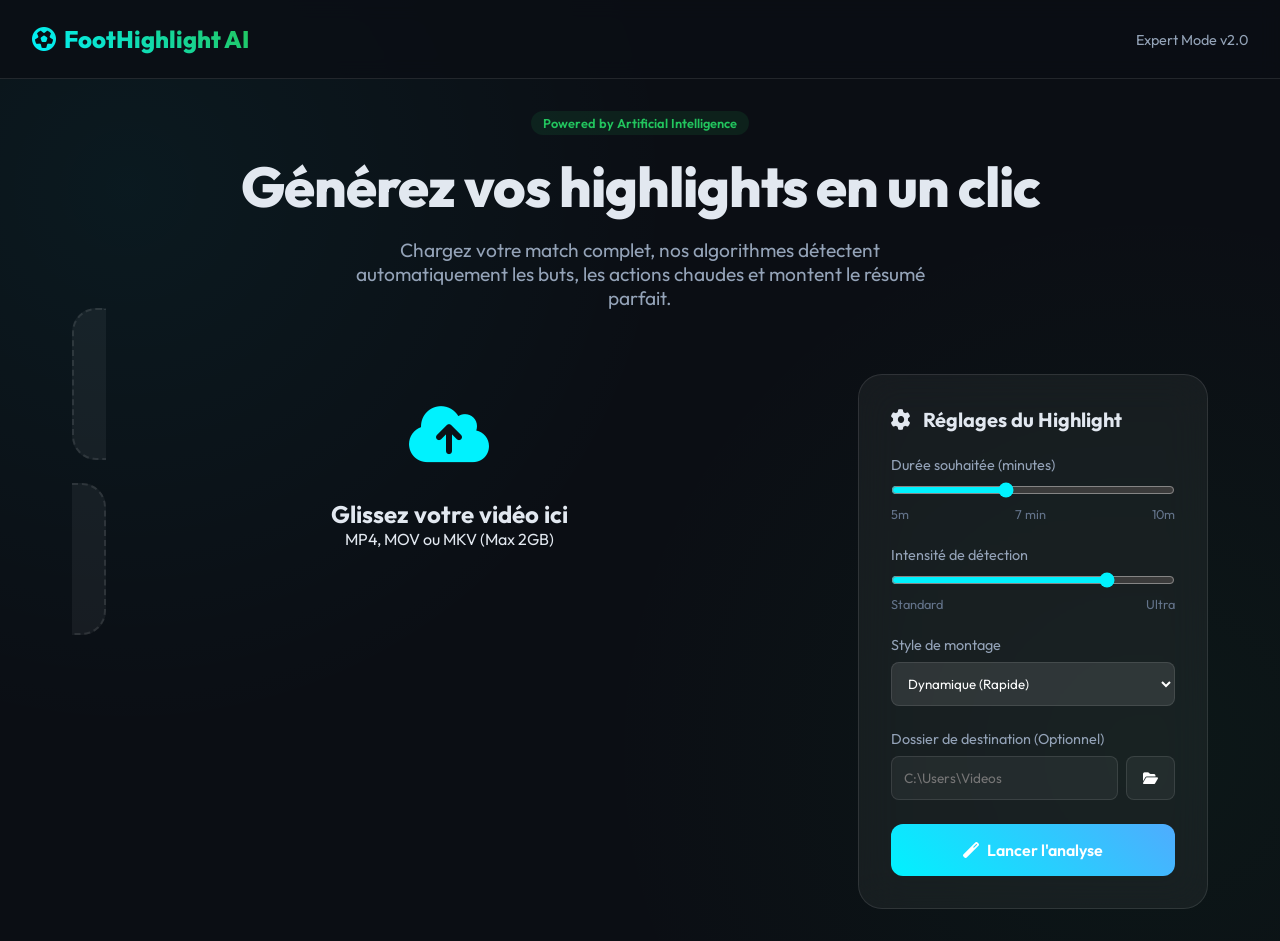
==== templates/index.html @ aad47fcf "Init highlight v1 (exclude uploads)" ====
<!DOCTYPE html>
<html lang="fr">

<head>
    <meta charset="UTF-8">
    <meta name="viewport" content="width=device-width, initial-scale=1.0">
    <title>FootHighlight AI - Pro Edition</title>
    <link href="https://fonts.googleapis.com/css2?family=Outfit:wght@300;400;600;800&display=swap" rel="stylesheet">
    <link rel="stylesheet" href="https://cdnjs.cloudflare.com/ajax/libs/font-awesome/6.4.0/css/all.min.css">
    <style>
        :root {
            --primary: #00f2fe;
            --secondary: #4facfe;
            --accent: #22c55e;
            --bg: #0b0e14;
            --card-bg: rgba(255, 255, 255, 0.05);
            --text: #e2e8f0;
            --glass-border: rgba(255, 255, 255, 0.1);
        }

        * {
            margin: 0;
            padding: 0;
            box-sizing: border-box;
            font-family: 'Outfit', sans-serif;
        }

        body {
            background: var(--bg);
            color: var(--text);
            min-height: 100vh;
            overflow-x: hidden;
            background-image:
                radial-gradient(circle at 10% 20%, rgba(0, 242, 254, 0.05) 0%, transparent 40%),
                radial-gradient(circle at 90% 80%, rgba(34, 197, 94, 0.05) 0%, transparent 40%);
        }

        .navbar {
            padding: 1.5rem 2rem;
            display: flex;
            justify-content: space-between;
            align-items: center;
            background: rgba(11, 14, 20, 0.8);
            backdrop-filter: blur(10px);
            position: sticky;
            top: 0;
            z-index: 100;
            border-bottom: 1px solid var(--glass-border);
        }

        .logo {
            font-size: 1.5rem;
            font-weight: 800;
            background: linear-gradient(45deg, var(--primary), var(--accent));
            -webkit-background-clip: text;
            background-clip: text;
            -webkit-text-fill-color: transparent;
            display: flex;
            align-items: center;
            gap: 0.5rem;
        }

        .container {
            max-width: 1200px;
            margin: 0 auto;
            padding: 2rem;
        }

        .hero {
            text-align: center;
            margin-bottom: 4rem;
        }

        .hero h1 {
            font-size: 3.5rem;
            margin-bottom: 1rem;
            font-weight: 800;
            letter-spacing: -1px;
        }

        .hero p {
            color: #94a3b8;
            font-size: 1.2rem;
            max-width: 600px;
            margin: 0 auto;
        }

        .main-grid {
            display: grid;
            grid-template-columns: 1fr 350px;
            gap: 2rem;
        }

        .upload-section {
            background: var(--card-bg);
            border: 2px dashed var(--glass-border);
            border-radius: 24px;
            padding: 4rem 2rem;
            text-align: center;
            transition: all 0.3s ease;
            position: relative;
            cursor: pointer;
            overflow: hidden;
        }

        .upload-section:hover {
            border-color: var(--primary);
            background: rgba(255, 255, 255, 0.08);
            transform: translateY(-5px);
        }

        .upload-icon {
            font-size: 4rem;
            color: var(--primary);
            margin-bottom: 1.5rem;
            display: block;
        }

        #file-selected-info {
            display: none;
            flex-direction: column;
            align-items: center;
            gap: 1rem;
        }

        #file-selected-info i {
            font-size: 3rem;
            color: var(--accent);
        }

        .settings-card {
            background: var(--card-bg);
            backdrop-filter: blur(20px);
            border-radius: 24px;
            padding: 2rem;
            border: 1px solid var(--glass-border);
            height: fit-content;
        }

        .settings-card h3 {
            margin-bottom: 1.5rem;
            font-size: 1.25rem;
            display: flex;
            align-items: center;
            gap: 0.75rem;
        }

        .input-group {
            margin-bottom: 1.5rem;
        }

        .input-group label {
            display: block;
            margin-bottom: 0.5rem;
            font-size: 0.9rem;
            color: #94a3b8;
        }

        input[type="range"] {
            width: 100%;
            accent-color: var(--primary);
        }

        .range-labels {
            display: flex;
            justify-content: space-between;
            font-size: 0.8rem;
            color: #64748b;
            margin-top: 0.25rem;
        }

        .btn-process {
            width: 100%;
            padding: 1rem;
            border-radius: 12px;
            border: none;
            background: linear-gradient(45deg, var(--primary), var(--secondary));
            color: white;
            font-weight: 600;
            font-size: 1rem;
            cursor: pointer;
            transition: all 0.3s ease;
            display: flex;
            align-items: center;
            justify-content: center;
            gap: 0.5rem;
            margin-top: 1rem;
        }

        .btn-process:hover {
            box-shadow: 0 0 20px rgba(0, 242, 254, 0.4);
            transform: scale(1.02);
        }

        .processing-area {
            display: none;
            margin-top: 3rem;
        }

        .progress-container {
            background: var(--card-bg);
            border-radius: 16px;
            padding: 2rem;
            border: 1px solid var(--glass-border);
            margin-bottom: 2rem;
        }

        .progress-header {
            display: flex;
            justify-content: space-between;
            margin-bottom: 1rem;
        }

        .progress-bar-wrapper {
            height: 8px;
            background: rgba(255, 255, 255, 0.1);
            border-radius: 4px;
            overflow: hidden;
        }

        .progress-bar-fill {
            height: 100%;
            width: 0%;
            background: linear-gradient(90deg, var(--primary), var(--accent));
            box-shadow: 0 0 10px var(--primary);
            transition: width 0.5s ease;
        }

        .steps {
            display: flex;
            justify-content: space-between;
            margin-top: 2rem;
        }

        .step {
            display: flex;
            flex-direction: column;
            align-items: center;
            gap: 0.5rem;
            font-size: 0.8rem;
            color: #64748b;
        }

        .step.active {
            color: var(--primary);
        }

        .step.completed {
            color: var(--accent);
        }

        .step i {
            font-size: 1.2rem;
        }

        .preview-window {
            background: #000;
            border-radius: 24px;
            aspect-ratio: 16/9;
            margin-top: 2rem;
            position: relative;
            overflow: hidden;
            border: 1px solid var(--glass-border);
            display: flex;
            align-items: center;
            justify-content: center;
        }

        .preview-placeholder {
            text-align: center;
            color: #64748b;
        }

        .sequences-grid {
            display: grid;
            grid-template-columns: repeat(auto-fill, minmax(150px, 1fr));
            gap: 1rem;
            margin-top: 2rem;
        }

        .sequence-thumb {
            aspect-ratio: 16/9;
            background: var(--card-bg);
            border-radius: 8px;
            border: 1px solid var(--glass-border);
            position: relative;
            cursor: pointer;
            overflow: hidden;
        }

        .sequence-thumb img {
            width: 100%;
            height: 100%;
            object-fit: cover;
        }

        .sequence-time {
            position: absolute;
            bottom: 5px;
            right: 5px;
            background: rgba(0, 0, 0, 0.7);
            padding: 2px 6px;
            font-size: 0.7rem;
            border-radius: 4px;
        }

        .status-badge {
            display: inline-block;
            padding: 4px 12px;
            border-radius: 20px;
            background: rgba(34, 197, 94, 0.1);
            color: var(--accent);
            font-size: 0.8rem;
            font-weight: 600;
            margin-bottom: 1rem;
        }

        #file-input {
            display: none;
        }

        /* Animations */
        @keyframes pulse {
            0% {
                opacity: 1;
            }

            50% {
                opacity: 0.5;
            }

            100% {
                opacity: 1;
            }
        }

        .analyzing-indicator {
            animation: pulse 1.5s infinite;
        }
    </style>
</head>

<body>
    <nav class="navbar">
        <div class="logo">
            <i class="fas fa-futbol"></i>
            FootHighlight AI
        </div>
        <div class="user-profile">
            <span style="color: #94a3b8; font-size: 0.9rem;">Expert Mode v2.0</span>
        </div>
    </nav>

    <div class="container">
        <div class="hero">
            <span class="status-badge">Powered by Artificial Intelligence</span>
            <h1>Générez vos highlights en un clic</h1>
            <p>Chargez votre match complet, nos algorithmes détectent automatiquement les buts, les actions chaudes et
                montent le résumé parfait.</p>
        </div>

        <div class="main-grid">
            <div class="left-col">
                <label for="file-input" class="upload-section" id="drop-zone">
                    <div id="upload-prompt">
                        <div class="upload-icon">
                            <i class="fas fa-cloud-upload-alt"></i>
                        </div>
                        <h2>Glissez votre vidéo ici</h2>
                        <p>MP4, MOV ou MKV (Max 2GB)</p>
                    </div>
                    <div id="file-selected-info">
                        <i class="fas fa-file-video"></i>
                        <h3 id="selected-filename">Nom du fichier</h3>
                        <p style="color: var(--accent); font-size: 0.8rem;">Vidéo prête pour l'analyse</p>
                    </div>
                    <input type="file" id="file-input" accept="video/*">
                </label>

                <div class="processing-area" id="processing-area">
                    <div class="progress-container">
                        <div class="progress-header">
                            <span id="current-task">Analyse du match en cours...</span>
                            <span id="progress-percent">0%</span>
                        </div>
                        <div class="progress-bar-wrapper">
                            <div class="progress-bar-fill" id="progress-fill"></div>
                        </div>
                        <div class="steps">
                            <div class="step active" id="step-1">
                                <i class="fas fa-wave-square"></i>
                                <span>Audio</span>
                            </div>
                            <div class="step" id="step-2">
                                <i class="fas fa-eye"></i>
                                <span>Vision</span>
                            </div>
                            <div class="step" id="step-3">
                                <i class="fas fa-cut"></i>
                                <span>Montage</span>
                            </div>
                            <div class="step" id="step-4">
                                <i class="fas fa-check-circle"></i>
                                <span>Terminé</span>
                            </div>
                        </div>
                    </div>

                    <h3>Aperçu des séquences sélectionnées</h3>
                    <div class="preview-window">
                        <div class="preview-placeholder">
                            <i class="fas fa-play-circle fa-3x mb-3"></i>
                            <p>Le rendu apparaîtra ici</p>
                        </div>
                    </div>

                    <div class="sequences-grid" id="sequences-grid">
                        <!-- Thumbs will be added here -->
                    </div>
                </div>
            </div>

            <div class="right-col">
                <div class="settings-card">
                    <h3><i class="fas fa-cog"></i> Réglages du Highlight</h3>

                    <div class="input-group">
                        <label>Durée souhaitée (minutes)</label>
                        <input type="range" id="duration-slider" min="5" max="10" value="7">
                        <div class="range-labels">
                            <span>5m</span>
                            <span id="duration-val">7 min</span>
                            <span>10m</span>
                        </div>
                    </div>

                    <div class="input-group">
                        <label>Intensité de détection</label>
                        <input type="range" id="sensitivity-slider" min="1" max="10" value="8">
                        <div class="range-labels">
                            <span>Standard</span>
                            <span>Ultra</span>
                        </div>
                    </div>

                    <div class="input-group">
                        <label>Style de montage</label>
                        <select
                            style="width: 100%; background: rgba(255,255,255,0.1); border: 1px solid var(--glass-border); padding: 0.75rem; border-radius: 8px; color: white;">
                            <option>Dynamique (Rapide)</option>
                            <option>Cinématique (Ralentis)</option>
                            <option>Brut (Sans musique)</option>
                        </select>
                    </div>

                    <div class="input-group">
                        <label>Dossier de destination (Optionnel)</label>
                        <div style="display: flex; gap: 0.5rem;">
                            <input type="text" id="dest-path" placeholder="C:\Users\Videos"
                                style="flex: 1; background: rgba(255,255,255,0.05); border: 1px solid var(--glass-border); padding: 0.75rem; border-radius: 8px; color: white; font-size: 0.85rem;">
                            <button type="button" onclick="browseFolder()"
                                style="background: var(--card-bg); border: 1px solid var(--glass-border); color: white; padding: 0 1rem; border-radius: 8px; cursor: pointer;">
                                <i class="fas fa-folder-open"></i>
                            </button>
                        </div>
                    </div>

                    <button class="btn-process" id="start-btn">
                        <i class="fas fa-magic"></i>
                        Lancer l'analyse
                    </button>
                </div>
            </div>
        </div>
    </div>

    <script>
        const fileInput = document.getElementById('file-input');
        const startBtn = document.getElementById('start-btn');
        const processingArea = document.getElementById('processing-area');
        const durationSlider = document.getElementById('duration-slider');
        const durationVal = document.getElementById('duration-val');
        const progressFill = document.getElementById('progress-fill');
        const progressPercent = document.getElementById('progress-percent');
        const currentTask = document.getElementById('current-task');

        durationSlider.addEventListener('input', (e) => {
            durationVal.textContent = e.target.value + ' min';
        });

        const dropZone = document.getElementById('drop-zone');
        let selectedFile = null;

        fileInput.addEventListener('change', (e) => {
            selectedFile = e.target.files[0];
            if (selectedFile) {
                document.getElementById('upload-prompt').style.display = 'none';
                document.getElementById('file-selected-info').style.display = 'flex';
                document.getElementById('selected-filename').textContent = selectedFile.name;
            }
        });

        startBtn.addEventListener('click', async () => {
            if (!selectedFile) {
                alert('Veuillez sélectionner une vidéo d\'abord.');
                return;
            }

            startBtn.disabled = true;
            startBtn.innerHTML = '<i class="fas fa-spinner fa-spin"></i> Création du projet...';

            try {
                // 1. Upload with Progress
                const formData = new FormData();
                formData.append('title', selectedFile.name);
                formData.append('file', selectedFile);

                const xhr = new XMLHttpRequest();
                xhr.open('POST', '/api/projects/', true);
                xhr.setRequestHeader('X-CSRFToken', getCookie('csrftoken'));

                xhr.upload.onprogress = (e) => {
                    if (e.lengthComputable) {
                        const percent = Math.round((e.loaded / e.total) * 100);
                        startBtn.innerHTML = `<i class="fas fa-spinner fa-spin"></i> Upload : ${percent}%`;

                        // Show progress area early for upload
                        processingArea.style.display = 'block';
                        const totalProgress = Math.round(percent * 0.4); // Upload is first 40%
                        progressFill.style.width = totalProgress + '%';
                        progressPercent.textContent = totalProgress + '%';
                        currentTask.textContent = `Envoi du fichier vers le serveur... (${percent}%)`;
                    }
                };

                xhr.onload = async function () {
                    if (xhr.status >= 200 && xhr.status < 300) {
                        const project = JSON.parse(xhr.responseText);

                        // 2. Start Processing
                        startBtn.innerHTML = '<i class="fas fa-spinner fa-spin"></i> Initialisation...';
                        const duration = durationSlider.value;
                        const destPath = document.getElementById('dest-path').value;

                        const jobResp = await fetch(`/api/projects/${project.id}/start/`, {
                            method: 'POST',
                            headers: {
                                'Content-Type': 'application/json',
                                'X-CSRFToken': getCookie('csrftoken')
                            },
                            body: JSON.stringify({
                                target_duration_minutes: parseInt(duration),
                                output_destination: destPath
                            })
                        });
                        const job = await jobResp.json();

                        // 3. Connect WebSocket for progress
                        connectWebSocket(job.id);
                        processingArea.style.display = 'block';
                        processingArea.scrollIntoView({ behavior: 'smooth' });
                    } else {
                        throw new Error('Upload failed');
                    }
                };

                xhr.onerror = () => { throw new Error('Network error'); };
                xhr.send(formData);

            } catch (err) {
                console.error(err);
                alert('Erreur lors du lancement du traitement.');
                startBtn.disabled = false;
            }
        });

        function connectWebSocket(jobId) {
            const protocol = window.location.protocol === 'https:' ? 'wss:' : 'ws:';
            const socket = new WebSocket(`${protocol}//${window.location.host}/ws/jobs/${jobId}/`);

            socket.onmessage = (e) => {
                const data = JSON.parse(e.data);
                if (data.progress) {
                    updateProgress(data.progress, data.message);
                }
                if (data.status === 'COMPLETED') {
                    showFinalResult(data);
                }
            };
        }

        function updateProgress(p, text) {
            progressFill.style.width = p + '%';
            progressPercent.textContent = p + '%';
            currentTask.textContent = text;

            // Highlight steps
            if (p > 10) document.getElementById('step-1').classList.add('completed');
            if (p > 10 && p <= 40) document.getElementById('step-2').classList.add('active');
            if (p > 40) document.getElementById('step-2').classList.add('completed');
            if (p > 40 && p <= 80) document.getElementById('step-3').classList.add('active');
            if (p > 80) document.getElementById('step-3').classList.add('completed');
            if (p >= 100) document.getElementById('step-4').classList.add('completed');
        }

        async function browseFolder() {
            try {
                const resp = await fetch('/api/browse-folder/');
                const data = await resp.json();
                if (data.path) {
                    document.getElementById('dest-path').value = data.path;
                }
            } catch (err) {
                console.error("Folder picker error:", err);
            }
        }

        function getCookie(name) {
            let cookieValue = null;
            if (document.cookie && document.cookie !== '') {
                const cookies = document.cookie.split(';');
                for (let i = 0; i < cookies.length; i++) {
                    const cookie = cookies[i].trim();
                    if (cookie.substring(0, name.length + 1) === (name + '=')) {
                        cookieValue = decodeURIComponent(cookie.substring(name.length + 1));
                        break;
                    }
                }
            }
            return cookieValue;
        }

        function showFinalResult(data) {
            currentTask.textContent = "Analyse terminée !";
            const preview = document.querySelector('.preview-window');
            preview.innerHTML = `<video controls style="width:100%; height:100%"><source src="${data.output_file}" type="video/mp4"></video>`;
        }
    </script>
</body>

</html>
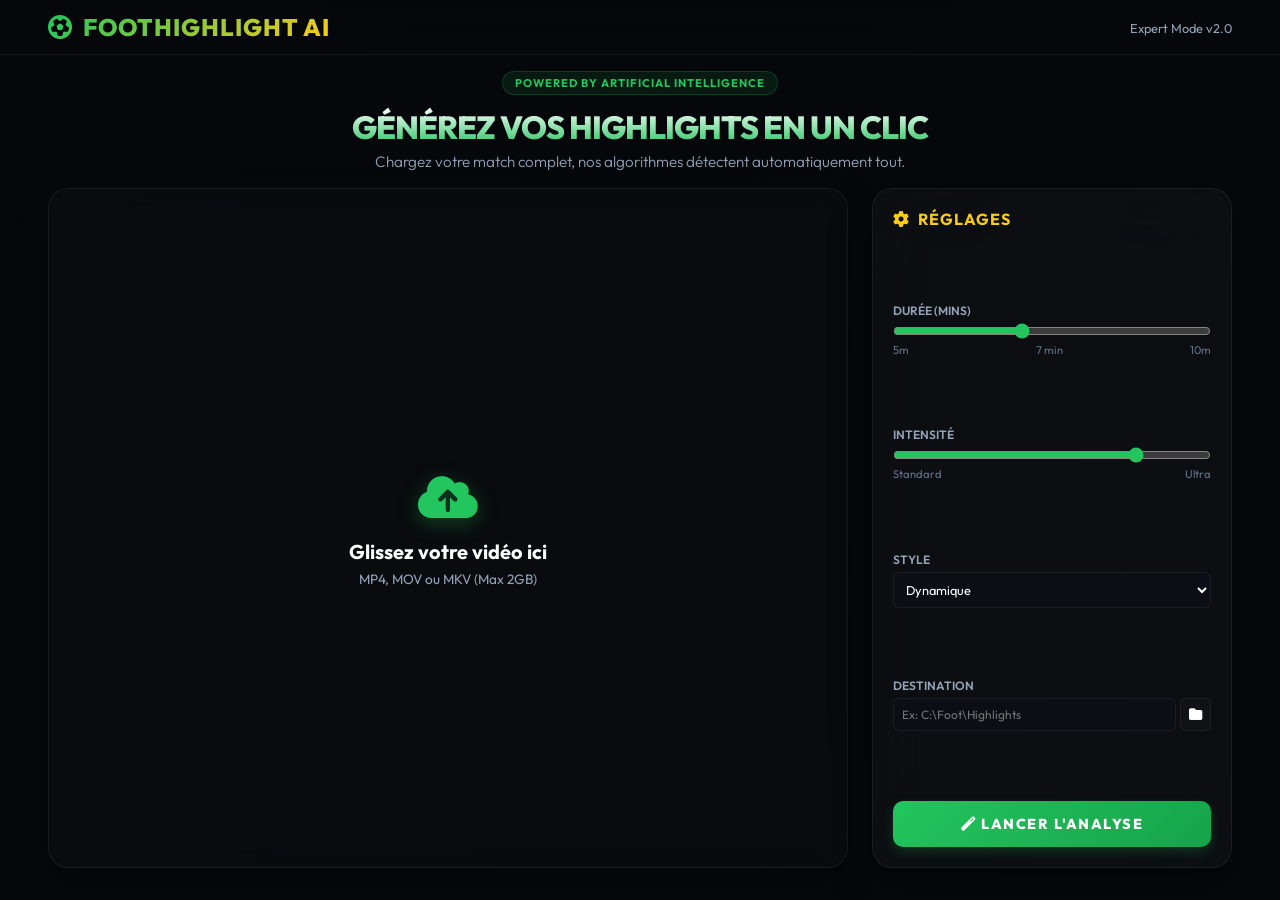
==== commit 9f198862: "envoie v01" ====
--- a/templates/index.html
+++ b/templates/index.html
@@ -9,13 +9,17 @@
     <link rel="stylesheet" href="https://cdnjs.cloudflare.com/ajax/libs/font-awesome/6.4.0/css/all.min.css">
     <style>
         :root {
-            --primary: #00f2fe;
-            --secondary: #4facfe;
-            --accent: #22c55e;
-            --bg: #0b0e14;
-            --card-bg: rgba(255, 255, 255, 0.05);
-            --text: #e2e8f0;
-            --glass-border: rgba(255, 255, 255, 0.1);
+            --primary: #22c55e;
+            /* Vibrant Grass Green */
+            --secondary: #16a34a;
+            --accent: #facc15;
+            /* Competition Gold */
+            --bg: #040608;
+            --card-bg: rgba(255, 255, 255, 0.02);
+            --text: #ffffff;
+            --text-muted: #94a3b8;
+            --glass-border: rgba(255, 255, 255, 0.06);
+            --shadow-glow: 0 0 15px rgba(34, 197, 94, 0.2);
         }
 
         * {
@@ -31,17 +35,21 @@
             min-height: 100vh;
             overflow-x: hidden;
             background-image:
-                radial-gradient(circle at 10% 20%, rgba(0, 242, 254, 0.05) 0%, transparent 40%),
-                radial-gradient(circle at 90% 80%, rgba(34, 197, 94, 0.05) 0%, transparent 40%);
+                radial-gradient(circle at 50% 50%, rgba(6, 8, 12, 0.4) 0%, rgba(6, 8, 12, 0.9) 100%),
+                url('https://images.unsplash.com/photo-1574629810360-7efbbe195018?auto=format&fit=crop&q=80&w=1920');
+            background-size: cover;
+            background-position: center;
+            background-attachment: fixed;
         }
 
         .navbar {
-            padding: 1.5rem 2rem;
+            padding: 0.75rem 3rem;
             display: flex;
             justify-content: space-between;
             align-items: center;
-            background: rgba(11, 14, 20, 0.8);
-            backdrop-filter: blur(10px);
+            background: rgba(6, 8, 12, 0.4);
+            backdrop-filter: blur(20px);
+            -webkit-backdrop-filter: blur(20px);
             position: sticky;
             top: 0;
             z-index: 100;
@@ -51,291 +59,411 @@
         .logo {
             font-size: 1.5rem;
             font-weight: 800;
-            background: linear-gradient(45deg, var(--primary), var(--accent));
+            background: linear-gradient(135deg, var(--primary), var(--accent));
             -webkit-background-clip: text;
             background-clip: text;
             -webkit-text-fill-color: transparent;
             display: flex;
             align-items: center;
-            gap: 0.5rem;
+            gap: 0.6rem;
+            text-transform: uppercase;
+            letter-spacing: 1px;
         }
 
         .container {
-            max-width: 1200px;
+            max-width: 1400px;
             margin: 0 auto;
-            padding: 2rem;
+            padding: 1rem 3rem;
         }
 
         .hero {
             text-align: center;
-            margin-bottom: 4rem;
+            margin-bottom: 1rem;
+            position: relative;
         }
 
         .hero h1 {
-            font-size: 3.5rem;
-            margin-bottom: 1rem;
+            font-size: 2rem;
+            margin-bottom: 0.4rem;
             font-weight: 800;
+            text-transform: uppercase;
             letter-spacing: -1px;
+            background: linear-gradient(to bottom, #ffffff, var(--primary));
+            -webkit-background-clip: text;
+            background-clip: text;
+            -webkit-text-fill-color: transparent;
         }
 
         .hero p {
-            color: #94a3b8;
-            font-size: 1.2rem;
+            color: var(--text-muted);
+            font-size: 0.95rem;
             max-width: 600px;
             margin: 0 auto;
+            font-weight: 300;
+            line-height: 1.2;
+        }
+
+        .processing-area {
+            display: none;
+            margin-bottom: 1.5rem;
+            animation: fadeInDown 0.6s ease-out;
+            max-width: 800px;
+            margin-left: auto;
+            margin-right: auto;
+        }
+
+        @keyframes fadeInDown {
+            from {
+                opacity: 0;
+                transform: translateY(-15px);
+            }
+
+            to {
+                opacity: 1;
+                transform: translateY(0);
+            }
+        }
+
+        .progress-container {
+            background: rgba(255, 255, 255, 0.04);
+            backdrop-filter: blur(20px);
+            border-radius: 20px;
+            padding: 1rem 1.5rem;
+            border: 1px solid var(--glass-border);
+            box-shadow: 0 10px 30px rgba(0, 0, 0, 0.4);
+        }
+
+        .progress-header {
+            display: flex;
+            justify-content: space-between;
+            align-items: center;
+            margin-bottom: 0.5rem;
+        }
+
+        .timer-display {
+            display: flex;
+            gap: 1.5rem;
+            margin-bottom: 1rem;
+            font-size: 0.75rem;
+            color: var(--text-muted);
+            justify-content: center;
+            font-family: monospace;
+        }
+
+        .timer-item span {
+            color: var(--accent);
+            font-weight: 700;
+        }
+
+        .progress-header span:first-child {
+            font-weight: 600;
+            font-size: 0.85rem;
+            color: var(--primary);
+        }
+
+        .progress-percent {
+            font-weight: 800;
+            font-size: 1rem;
+            color: var(--accent);
+        }
+
+        .progress-bar-wrapper {
+            height: 6px;
+            background: rgba(255, 255, 255, 0.05);
+            border-radius: 3px;
+            overflow: hidden;
+            border: 1px solid rgba(255, 255, 255, 0.05);
+        }
+
+        .progress-bar-fill {
+            height: 100%;
+            width: 0%;
+            background: linear-gradient(90deg, var(--primary), var(--secondary), var(--accent));
+            background-size: 200% 100%;
+            animation: gradientMove 2s linear infinite;
+            box-shadow: 0 0 10px rgba(34, 197, 94, 0.4);
+            transition: width 0.8s cubic-bezier(0.4, 0, 0.2, 1);
+        }
+
+        @keyframes gradientMove {
+            0% {
+                background-position: 100% 0%;
+            }
+
+            100% {
+                background-position: -100% 0%;
+            }
+        }
+
+        .steps {
+            display: flex;
+            justify-content: space-between;
+            margin-top: 1rem;
+            position: relative;
+        }
+
+        .steps::before {
+            content: '';
+            position: absolute;
+            top: 10px;
+            left: 0;
+            right: 0;
+            height: 1px;
+            background: rgba(255, 255, 255, 0.05);
+            z-index: 0;
+        }
+
+        .step {
+            display: flex;
+            flex-direction: column;
+            align-items: center;
+            gap: 0.3rem;
+            font-size: 0.7rem;
+            color: var(--text-muted);
+            position: relative;
+            z-index: 1;
+            flex: 1;
+        }
+
+        .step-icon-wrapper {
+            width: 20px;
+            height: 20px;
+            background: #06080c;
+            border: 1.5px solid rgba(255, 255, 255, 0.1);
+            border-radius: 50%;
+            display: flex;
+            align-items: center;
+            justify-content: center;
+            margin-bottom: 0.1rem;
+            font-size: 0.6rem;
+            transition: all 0.3s ease;
+        }
+
+        .step.active .step-icon-wrapper {
+            border-color: var(--primary);
+            box-shadow: 0 0 8px var(--primary);
+            color: var(--primary);
+        }
+
+        .step.completed .step-icon-wrapper {
+            border-color: var(--primary);
+            background: var(--primary);
+            color: #000;
+        }
+
+        .step.completed span {
+            color: var(--primary);
+        }
+
+        .controls-area {
+            margin-top: 0.75rem;
+            display: flex;
+            gap: 0.5rem;
+            justify-content: center;
+        }
+
+        .btn-control {
+            padding: 0.3rem 0.8rem;
+            font-size: 0.65rem;
+            border-radius: 4px;
+            cursor: pointer;
+            font-weight: 700;
+            text-transform: uppercase;
+            transition: all 0.3s;
+            border: 1px solid transparent;
         }
 
         .main-grid {
             display: grid;
-            grid-template-columns: 1fr 350px;
-            gap: 2rem;
+            grid-template-columns: 1fr 360px;
+            gap: 1.5rem;
+            height: calc(100vh - 220px);
+            min-height: 400px;
         }
 
         .upload-section {
             background: var(--card-bg);
-            border: 2px dashed var(--glass-border);
-            border-radius: 24px;
-            padding: 4rem 2rem;
+            border: 1px solid var(--glass-border);
+            backdrop-filter: blur(15px);
+            border-radius: 20px;
+            padding: 1.5rem;
             text-align: center;
-            transition: all 0.3s ease;
+            transition: all 0.4s cubic-bezier(0.175, 0.885, 0.32, 1.275);
             position: relative;
             cursor: pointer;
             overflow: hidden;
+            box-shadow: 0 15px 30px rgba(0, 0, 0, 0.3);
+            height: 100%;
+            display: flex;
+            align-items: center;
+            justify-content: center;
         }
 
         .upload-section:hover {
             border-color: var(--primary);
-            background: rgba(255, 255, 255, 0.08);
+            background: rgba(34, 197, 94, 0.05);
             transform: translateY(-5px);
+            box-shadow: var(--shadow-glow);
         }
 
         .upload-icon {
-            font-size: 4rem;
+            font-size: 3rem;
             color: var(--primary);
-            margin-bottom: 1.5rem;
+            margin-bottom: 0.75rem;
             display: block;
+            filter: drop-shadow(0 5px 10px rgba(34, 197, 94, 0.3));
+        }
+
+        .upload-section h2 {
+            font-size: 1.25rem;
+            margin-bottom: 0.4rem;
+        }
+
+        .upload-section p {
+            font-size: 0.85rem;
+            color: var(--text-muted);
+        }
+
+        .settings-card {
+            background: rgba(255, 255, 255, 0.03);
+            backdrop-filter: blur(40px);
+            border-radius: 20px;
+            padding: 1.25rem;
+            border: 1px solid var(--glass-border);
+            height: 100%;
+            box-shadow: 0 15px 40px rgba(0, 0, 0, 0.4);
+            display: flex;
+            flex-direction: column;
+            justify-content: space-between;
+        }
+
+        .settings-card h3 {
+            margin-bottom: 1rem;
+            font-size: 1rem;
+            display: flex;
+            align-items: center;
+            gap: 0.5rem;
+            color: var(--accent);
+            text-transform: uppercase;
+            letter-spacing: 1px;
+        }
+
+        .input-group {
+            margin-bottom: 0.75rem;
+        }
+
+        .input-group label {
+            display: block;
+            margin-bottom: 0.3rem;
+            font-size: 0.75rem;
+            color: var(--text-muted);
+            font-weight: 600;
+            text-transform: uppercase;
+        }
+
+        input[type="range"] {
+            width: 100%;
+            accent-color: var(--primary);
+        }
+
+        .range-labels {
+            display: flex;
+            justify-content: space-between;
+            font-size: 0.7rem;
+            color: #64748b;
+        }
+
+        .btn-process {
+            width: 100%;
+            padding: 0.85rem;
+            border-radius: 10px;
+            border: none;
+            background: linear-gradient(135deg, var(--primary), var(--secondary));
+            color: white;
+            font-weight: 800;
+            font-size: 0.9rem;
+            cursor: pointer;
+            transition: all 0.4s;
+            text-transform: uppercase;
+            letter-spacing: 1.5px;
+            box-shadow: 0 5px 12px rgba(34, 197, 94, 0.2);
+        }
+
+        .btn-process:hover {
+            transform: scale(1.02);
+            filter: brightness(1.1);
+            box-shadow: 0 8px 18px rgba(34, 197, 94, 0.4);
+        }
+
+        .preview-window {
+            background: #000;
+            border-radius: 20px;
+            aspect-ratio: 16/9;
+            position: relative;
+            overflow: hidden;
+            border: 1px solid var(--glass-border);
+            display: flex;
+            align-items: center;
+            justify-content: center;
+            box-shadow: 0 20px 40px rgba(0, 0, 0, 0.6);
+        }
+
+        .preview-placeholder {
+            text-align: center;
+            color: #64748b;
+            font-size: 0.8rem;
+        }
+
+        .sequences-grid {
+            display: grid;
+            grid-template-columns: repeat(auto-fill, minmax(120px, 1fr));
+            gap: 0.75rem;
+            margin-top: 1rem;
+        }
+
+        .status-badge {
+            display: inline-flex;
+            align-items: center;
+            gap: 0.4rem;
+            padding: 4px 12px;
+            border-radius: 30px;
+            background: rgba(34, 197, 94, 0.1);
+            color: var(--primary);
+            font-size: 0.7rem;
+            font-weight: 700;
+            margin-bottom: 0.75rem;
+            border: 1px solid rgba(34, 197, 94, 0.2);
+            text-transform: uppercase;
+            letter-spacing: 1px;
+            animation: float 3s ease-in-out infinite;
+        }
+
+        @keyframes float {
+
+            0%,
+            100% {
+                transform: translateY(0);
+            }
+
+            50% {
+                transform: translateY(-3px);
+            }
+        }
+
+        #file-input {
+            display: none;
         }
 
         #file-selected-info {
             display: none;
             flex-direction: column;
             align-items: center;
-            gap: 1rem;
+            gap: 0.75rem;
         }
 
         #file-selected-info i {
             font-size: 3rem;
             color: var(--accent);
-        }
-
-        .settings-card {
-            background: var(--card-bg);
-            backdrop-filter: blur(20px);
-            border-radius: 24px;
-            padding: 2rem;
-            border: 1px solid var(--glass-border);
-            height: fit-content;
-        }
-
-        .settings-card h3 {
-            margin-bottom: 1.5rem;
-            font-size: 1.25rem;
-            display: flex;
-            align-items: center;
-            gap: 0.75rem;
-        }
-
-        .input-group {
-            margin-bottom: 1.5rem;
-        }
-
-        .input-group label {
-            display: block;
-            margin-bottom: 0.5rem;
-            font-size: 0.9rem;
-            color: #94a3b8;
-        }
-
-        input[type="range"] {
-            width: 100%;
-            accent-color: var(--primary);
-        }
-
-        .range-labels {
-            display: flex;
-            justify-content: space-between;
-            font-size: 0.8rem;
-            color: #64748b;
-            margin-top: 0.25rem;
-        }
-
-        .btn-process {
-            width: 100%;
-            padding: 1rem;
-            border-radius: 12px;
-            border: none;
-            background: linear-gradient(45deg, var(--primary), var(--secondary));
-            color: white;
-            font-weight: 600;
-            font-size: 1rem;
-            cursor: pointer;
-            transition: all 0.3s ease;
-            display: flex;
-            align-items: center;
-            justify-content: center;
-            gap: 0.5rem;
-            margin-top: 1rem;
-        }
-
-        .btn-process:hover {
-            box-shadow: 0 0 20px rgba(0, 242, 254, 0.4);
-            transform: scale(1.02);
-        }
-
-        .processing-area {
-            display: none;
-            margin-top: 3rem;
-        }
-
-        .progress-container {
-            background: var(--card-bg);
-            border-radius: 16px;
-            padding: 2rem;
-            border: 1px solid var(--glass-border);
-            margin-bottom: 2rem;
-        }
-
-        .progress-header {
-            display: flex;
-            justify-content: space-between;
-            margin-bottom: 1rem;
-        }
-
-        .progress-bar-wrapper {
-            height: 8px;
-            background: rgba(255, 255, 255, 0.1);
-            border-radius: 4px;
-            overflow: hidden;
-        }
-
-        .progress-bar-fill {
-            height: 100%;
-            width: 0%;
-            background: linear-gradient(90deg, var(--primary), var(--accent));
-            box-shadow: 0 0 10px var(--primary);
-            transition: width 0.5s ease;
-        }
-
-        .steps {
-            display: flex;
-            justify-content: space-between;
-            margin-top: 2rem;
-        }
-
-        .step {
-            display: flex;
-            flex-direction: column;
-            align-items: center;
-            gap: 0.5rem;
-            font-size: 0.8rem;
-            color: #64748b;
-        }
-
-        .step.active {
-            color: var(--primary);
-        }
-
-        .step.completed {
-            color: var(--accent);
-        }
-
-        .step i {
-            font-size: 1.2rem;
-        }
-
-        .preview-window {
-            background: #000;
-            border-radius: 24px;
-            aspect-ratio: 16/9;
-            margin-top: 2rem;
-            position: relative;
-            overflow: hidden;
-            border: 1px solid var(--glass-border);
-            display: flex;
-            align-items: center;
-            justify-content: center;
-        }
-
-        .preview-placeholder {
-            text-align: center;
-            color: #64748b;
-        }
-
-        .sequences-grid {
-            display: grid;
-            grid-template-columns: repeat(auto-fill, minmax(150px, 1fr));
-            gap: 1rem;
-            margin-top: 2rem;
-        }
-
-        .sequence-thumb {
-            aspect-ratio: 16/9;
-            background: var(--card-bg);
-            border-radius: 8px;
-            border: 1px solid var(--glass-border);
-            position: relative;
-            cursor: pointer;
-            overflow: hidden;
-        }
-
-        .sequence-thumb img {
-            width: 100%;
-            height: 100%;
-            object-fit: cover;
-        }
-
-        .sequence-time {
-            position: absolute;
-            bottom: 5px;
-            right: 5px;
-            background: rgba(0, 0, 0, 0.7);
-            padding: 2px 6px;
-            font-size: 0.7rem;
-            border-radius: 4px;
-        }
-
-        .status-badge {
-            display: inline-block;
-            padding: 4px 12px;
-            border-radius: 20px;
-            background: rgba(34, 197, 94, 0.1);
-            color: var(--accent);
-            font-size: 0.8rem;
-            font-weight: 600;
-            margin-bottom: 1rem;
-        }
-
-        #file-input {
-            display: none;
-        }
-
-        /* Animations */
-        @keyframes pulse {
-            0% {
-                opacity: 1;
-            }
-
-            50% {
-                opacity: 0.5;
-            }
-
-            100% {
-                opacity: 1;
-            }
-        }
-
-        .analyzing-indicator {
-            animation: pulse 1.5s infinite;
         }
     </style>
 </head>
@@ -347,7 +475,7 @@
             FootHighlight AI
         </div>
         <div class="user-profile">
-            <span style="color: #94a3b8; font-size: 0.9rem;">Expert Mode v2.0</span>
+            <span style="color: #94a3b8; font-size: 0.8rem;">Expert Mode v2.0</span>
         </div>
     </nav>
 
@@ -355,120 +483,108 @@
         <div class="hero">
             <span class="status-badge">Powered by Artificial Intelligence</span>
             <h1>Générez vos highlights en un clic</h1>
-            <p>Chargez votre match complet, nos algorithmes détectent automatiquement les buts, les actions chaudes et
-                montent le résumé parfait.</p>
+            <p>Chargez votre match complet, nos algorithmes détectent automatiquement tout.</p>
+        </div>
+
+        <div class="processing-area" id="processing-area">
+            <div class="progress-container">
+                <div class="progress-header">
+                    <span id="current-task">Analyse en cours...</span>
+                    <span class="progress-percent" id="progress-percent">0%</span>
+                </div>
+                <div class="progress-bar-wrapper">
+                    <div class="progress-bar-fill" id="progress-fill"></div>
+                </div>
+
+                <div class="timer-display" id="timer-display" style="display: none; margin-top: 1rem;">
+                    <div class="timer-item">Écoulé: <span id="time-elapsed">00:00</span></div>
+                    <div class="timer-item">Restant estimé: <span id="time-remaining">--:--</span></div>
+                </div>
+
+                <div class="steps">
+                    <div class="step" id="step-0">
+                        <div class="step-icon-wrapper"><i class="fas fa-upload"></i></div><span>Upload</span>
+                    </div>
+                    <div class="step" id="step-1">
+                        <div class="step-icon-wrapper"><i class="fas fa-wave-square"></i></div><span>Audio</span>
+                    </div>
+                    <div class="step" id="step-2">
+                        <div class="step-icon-wrapper"><i class="fas fa-eye"></i></div><span>Vision</span>
+                    </div>
+                    <div class="step" id="step-3">
+                        <div class="step-icon-wrapper"><i class="fas fa-cut"></i></div><span>Montage</span>
+                    </div>
+                    <div class="step" id="step-4">
+                        <div class="step-icon-wrapper"><i class="fas fa-check-circle"></i></div><span>Terminé</span>
+                    </div>
+                </div>
+                <div class="controls-area">
+                    <button id="pause-btn" class="btn-control"
+                        style="background: rgba(250, 204, 21, 0.15); color: var(--accent); border-color: var(--accent);">PAUSE</button>
+                    <button id="cancel-btn" class="btn-control"
+                        style="background: rgba(239, 68, 68, 0.15); color: #ef4444; border-color: #ef4444;">ANNULER</button>
+                </div>
+            </div>
         </div>
 
         <div class="main-grid">
             <div class="left-col">
                 <label for="file-input" class="upload-section" id="drop-zone">
                     <div id="upload-prompt">
-                        <div class="upload-icon">
-                            <i class="fas fa-cloud-upload-alt"></i>
-                        </div>
+                        <div class="upload-icon"><i class="fas fa-cloud-upload-alt"></i></div>
                         <h2>Glissez votre vidéo ici</h2>
                         <p>MP4, MOV ou MKV (Max 2GB)</p>
                     </div>
                     <div id="file-selected-info">
                         <i class="fas fa-file-video"></i>
                         <h3 id="selected-filename">Nom du fichier</h3>
-                        <p style="color: var(--accent); font-size: 0.8rem;">Vidéo prête pour l'analyse</p>
+                        <p style="color: var(--primary); font-size: 0.75rem;">Vidéo prête pour l'analyse</p>
                     </div>
                     <input type="file" id="file-input" accept="video/*">
                 </label>
 
-                <div class="processing-area" id="processing-area">
-                    <div class="progress-container">
-                        <div class="progress-header">
-                            <span id="current-task">Analyse du match en cours...</span>
-                            <span id="progress-percent">0%</span>
-                        </div>
-                        <div class="progress-bar-wrapper">
-                            <div class="progress-bar-fill" id="progress-fill"></div>
-                        </div>
-                        <div class="steps">
-                            <div class="step active" id="step-1">
-                                <i class="fas fa-wave-square"></i>
-                                <span>Audio</span>
-                            </div>
-                            <div class="step" id="step-2">
-                                <i class="fas fa-eye"></i>
-                                <span>Vision</span>
-                            </div>
-                            <div class="step" id="step-3">
-                                <i class="fas fa-cut"></i>
-                                <span>Montage</span>
-                            </div>
-                            <div class="step" id="step-4">
-                                <i class="fas fa-check-circle"></i>
-                                <span>Terminé</span>
-                            </div>
-                        </div>
-                    </div>
-
-                    <h3>Aperçu des séquences sélectionnées</h3>
+                <div id="result-area" style="display: none;">
+                    <h3>Aperçu du Highlight</h3>
                     <div class="preview-window">
-                        <div class="preview-placeholder">
-                            <i class="fas fa-play-circle fa-3x mb-3"></i>
-                            <p>Le rendu apparaîtra ici</p>
-                        </div>
-                    </div>
-
-                    <div class="sequences-grid" id="sequences-grid">
-                        <!-- Thumbs will be added here -->
-                    </div>
+                        <div class="preview-placeholder">Le rendu apparaîtra ici</div>
+                    </div>
+                    <div class="sequences-grid" id="sequences-grid"></div>
                 </div>
             </div>
 
             <div class="right-col">
                 <div class="settings-card">
-                    <h3><i class="fas fa-cog"></i> Réglages du Highlight</h3>
-
+                    <h3><i class="fas fa-cog"></i> Réglages</h3>
                     <div class="input-group">
-                        <label>Durée souhaitée (minutes)</label>
+                        <label>Durée (mins)</label>
                         <input type="range" id="duration-slider" min="5" max="10" value="7">
-                        <div class="range-labels">
-                            <span>5m</span>
-                            <span id="duration-val">7 min</span>
-                            <span>10m</span>
+                        <div class="range-labels"><span>5m</span><span id="duration-val">7 min</span><span>10m</span>
                         </div>
                     </div>
-
                     <div class="input-group">
-                        <label>Intensité de détection</label>
+                        <label>Intensité</label>
                         <input type="range" id="sensitivity-slider" min="1" max="10" value="8">
-                        <div class="range-labels">
-                            <span>Standard</span>
-                            <span>Ultra</span>
+                        <div class="range-labels"><span>Standard</span><span>Ultra</span></div>
+                    </div>
+                    <div class="input-group">
+                        <label>Style</label>
+                        <select
+                            style="width: 100%; background: #0b0e14; border: 1px solid var(--glass-border); padding: 0.5rem; border-radius: 6px; color: white; font-size: 0.8rem;">
+                            <option>Dynamique</option>
+                            <option>Cinématique</option>
+                        </select>
+                    </div>
+                    <div class="input-group">
+                        <label>Destination</label>
+                        <div style="display: flex; gap: 0.25rem;">
+                            <input type="text" id="dest-path" placeholder="Ex: C:\Foot\Highlights"
+                                style="flex: 1; background: #0b0e14; border: 1px solid var(--glass-border); padding: 0.5rem; border-radius: 6px; color: white; font-size: 0.75rem;">
+                            <button type="button" onclick="browseFolder()"
+                                style="background: var(--card-bg); border: 1px solid var(--glass-border); color: white; padding: 0 0.5rem; border-radius: 6px;"><i
+                                    class="fas fa-folder"></i></button>
                         </div>
                     </div>
-
-                    <div class="input-group">
-                        <label>Style de montage</label>
-                        <select
-                            style="width: 100%; background: rgba(255,255,255,0.1); border: 1px solid var(--glass-border); padding: 0.75rem; border-radius: 8px; color: white;">
-                            <option>Dynamique (Rapide)</option>
-                            <option>Cinématique (Ralentis)</option>
-                            <option>Brut (Sans musique)</option>
-                        </select>
-                    </div>
-
-                    <div class="input-group">
-                        <label>Dossier de destination (Optionnel)</label>
-                        <div style="display: flex; gap: 0.5rem;">
-                            <input type="text" id="dest-path" placeholder="C:\Users\Videos"
-                                style="flex: 1; background: rgba(255,255,255,0.05); border: 1px solid var(--glass-border); padding: 0.75rem; border-radius: 8px; color: white; font-size: 0.85rem;">
-                            <button type="button" onclick="browseFolder()"
-                                style="background: var(--card-bg); border: 1px solid var(--glass-border); color: white; padding: 0 1rem; border-radius: 8px; cursor: pointer;">
-                                <i class="fas fa-folder-open"></i>
-                            </button>
-                        </div>
-                    </div>
-
-                    <button class="btn-process" id="start-btn">
-                        <i class="fas fa-magic"></i>
-                        Lancer l'analyse
-                    </button>
+                    <button class="btn-process" id="start-btn"><i class="fas fa-magic"></i> Lancer l'analyse</button>
                 </div>
             </div>
         </div>
@@ -478,18 +594,54 @@
         const fileInput = document.getElementById('file-input');
         const startBtn = document.getElementById('start-btn');
         const processingArea = document.getElementById('processing-area');
+        const resultArea = document.getElementById('result-area');
+        const uploadSection = document.getElementById('drop-zone');
         const durationSlider = document.getElementById('duration-slider');
         const durationVal = document.getElementById('duration-val');
         const progressFill = document.getElementById('progress-fill');
         const progressPercent = document.getElementById('progress-percent');
         const currentTask = document.getElementById('current-task');
 
-        durationSlider.addEventListener('input', (e) => {
-            durationVal.textContent = e.target.value + ' min';
-        });
-
-        const dropZone = document.getElementById('drop-zone');
+        durationSlider.addEventListener('input', (e) => durationVal.textContent = e.target.value + ' min');
+
         let selectedFile = null;
+        let activeJobId = null;
+        let startTime = null;
+        let timerInterval = null;
+
+        function startTimer() {
+            if (startTime) return;
+            startTime = Date.now();
+            document.getElementById('timer-display').style.display = 'flex';
+            if (timerInterval) clearInterval(timerInterval);
+            timerInterval = setInterval(updateTimerUI, 1000);
+        }
+
+        function stopTimer() {
+            if (timerInterval) clearInterval(timerInterval);
+        }
+
+        function updateTimerUI() {
+            if (!startTime) return;
+            const elapsedMs = Date.now() - startTime;
+            const elapsedSec = Math.floor(elapsedMs / 1000);
+            document.getElementById('time-elapsed').textContent = formatTime(elapsedSec);
+
+            // Estimate remaining based on progress
+            const currentP = parseFloat(progressPercent.textContent);
+            if (currentP > 5 && currentP < 100) {
+                const totalEstimatedSec = (elapsedSec / currentP) * 100;
+                const remainingSec = Math.max(0, Math.floor(totalEstimatedSec - elapsedSec));
+                document.getElementById('time-remaining').textContent = formatTime(remainingSec);
+            }
+        }
+
+        function formatTime(seconds) {
+            const h = Math.floor(seconds / 3600);
+            const m = Math.floor((seconds % 3600) / 60);
+            const s = seconds % 60;
+            return [h, m, s].map(v => v < 10 ? "0" + v : v).filter((v, i) => v !== "00" || (i === 1 && seconds < 3600)).join(":");
+        }
 
         fileInput.addEventListener('change', (e) => {
             selectedFile = e.target.files[0];
@@ -501,118 +653,97 @@
         });
 
         startBtn.addEventListener('click', async () => {
-            if (!selectedFile) {
-                alert('Veuillez sélectionner une vidéo d\'abord.');
-                return;
-            }
-
+            if (!selectedFile) { alert('Sélectionnez une vidéo d\'abord.'); return; }
             startBtn.disabled = true;
-            startBtn.innerHTML = '<i class="fas fa-spinner fa-spin"></i> Création du projet...';
-
             try {
-                // 1. Upload with Progress
                 const formData = new FormData();
                 formData.append('title', selectedFile.name);
                 formData.append('file', selectedFile);
-
                 const xhr = new XMLHttpRequest();
                 xhr.open('POST', '/api/projects/', true);
                 xhr.setRequestHeader('X-CSRFToken', getCookie('csrftoken'));
-
                 xhr.upload.onprogress = (e) => {
                     if (e.lengthComputable) {
                         const percent = Math.round((e.loaded / e.total) * 100);
-                        startBtn.innerHTML = `<i class="fas fa-spinner fa-spin"></i> Upload : ${percent}%`;
-
-                        // Show progress area early for upload
                         processingArea.style.display = 'block';
-                        const totalProgress = Math.round(percent * 0.4); // Upload is first 40%
+                        startTimer();
+
+                        const totalProgress = Math.round(percent * 0.2);
                         progressFill.style.width = totalProgress + '%';
                         progressPercent.textContent = totalProgress + '%';
-                        currentTask.textContent = `Envoi du fichier vers le serveur... (${percent}%)`;
+                        currentTask.textContent = `Upload... ${percent}%`;
+                        document.getElementById('step-0').classList.add('active');
+                        if (percent === 100) { document.getElementById('step-0').classList.replace('active', 'completed'); }
                     }
                 };
-
                 xhr.onload = async function () {
                     if (xhr.status >= 200 && xhr.status < 300) {
                         const project = JSON.parse(xhr.responseText);
-
-                        // 2. Start Processing
-                        startBtn.innerHTML = '<i class="fas fa-spinner fa-spin"></i> Initialisation...';
-                        const duration = durationSlider.value;
-                        const destPath = document.getElementById('dest-path').value;
-
                         const jobResp = await fetch(`/api/projects/${project.id}/start/`, {
-                            method: 'POST',
-                            headers: {
-                                'Content-Type': 'application/json',
-                                'X-CSRFToken': getCookie('csrftoken')
-                            },
-                            body: JSON.stringify({
-                                target_duration_minutes: parseInt(duration),
-                                output_destination: destPath
-                            })
+                            method: 'POST', headers: { 'Content-Type': 'application/json', 'X-CSRFToken': getCookie('csrftoken') },
+                            body: JSON.stringify({ target_duration_minutes: parseInt(durationSlider.value), output_destination: document.getElementById('dest-path').value })
                         });
                         const job = await jobResp.json();
-
-                        // 3. Connect WebSocket for progress
+                        activeJobId = job.id;
                         connectWebSocket(job.id);
-                        processingArea.style.display = 'block';
-                        processingArea.scrollIntoView({ behavior: 'smooth' });
-                    } else {
-                        throw new Error('Upload failed');
                     }
                 };
-
-                xhr.onerror = () => { throw new Error('Network error'); };
                 xhr.send(formData);
-
-            } catch (err) {
-                console.error(err);
-                alert('Erreur lors du lancement du traitement.');
-                startBtn.disabled = false;
-            }
+            } catch (err) { startBtn.disabled = false; }
         });
 
         function connectWebSocket(jobId) {
-            const protocol = window.location.protocol === 'https:' ? 'wss:' : 'ws:';
-            const socket = new WebSocket(`${protocol}//${window.location.host}/ws/jobs/${jobId}/`);
-
+            const socket = new WebSocket(`${location.protocol === 'https:' ? 'wss:' : 'ws:'}//${location.host}/ws/jobs/${jobId}/`);
             socket.onmessage = (e) => {
                 const data = JSON.parse(e.data);
-                if (data.progress) {
-                    updateProgress(data.progress, data.message);
-                }
-                if (data.status === 'COMPLETED') {
-                    showFinalResult(data);
-                }
+                if (data.progress) updateProgress(data.progress, data.message);
+                if (data.status === 'SUCCEEDED') showFinalResult(data);
             };
         }
 
         function updateProgress(p, text) {
-            progressFill.style.width = p + '%';
-            progressPercent.textContent = p + '%';
-            currentTask.textContent = text;
-
-            // Highlight steps
-            if (p > 10) document.getElementById('step-1').classList.add('completed');
-            if (p > 10 && p <= 40) document.getElementById('step-2').classList.add('active');
-            if (p > 40) document.getElementById('step-2').classList.add('completed');
-            if (p > 40 && p <= 80) document.getElementById('step-3').classList.add('active');
-            if (p > 80) document.getElementById('step-3').classList.add('completed');
-            if (p >= 100) document.getElementById('step-4').classList.add('completed');
-        }
-
-        async function browseFolder() {
-            try {
-                const resp = await fetch('/api/browse-folder/');
-                const data = await resp.json();
-                if (data.path) {
-                    document.getElementById('dest-path').value = data.path;
-                }
-            } catch (err) {
-                console.error("Folder picker error:", err);
-            }
+            console.log("Progress received:", p, text);
+            startTimer();
+            // Ensure p is a number and displayProgress is at least 21% once worker starts
+            const pNum = parseInt(p);
+            const displayProgress = 20 + Math.round(pNum * 0.8);
+
+            progressFill.style.width = displayProgress + '%';
+            progressPercent.textContent = displayProgress + '%';
+            currentTask.textContent = text || "Analyse en cours...";
+
+            if (pNum >= 100) stopTimer();
+
+            // Highlight steps based on raw progress (p)
+            document.getElementById('step-0').classList.add('completed');
+
+            if (pNum > 0 && pNum <= 30) {
+                document.getElementById('step-1').classList.add('active');
+            } else if (pNum > 30) {
+                document.getElementById('step-1').classList.remove('active');
+                document.getElementById('step-1').classList.add('completed');
+            }
+
+            if (pNum > 30 && pNum <= 60) {
+                document.getElementById('step-2').classList.add('active');
+            } else if (pNum > 60) {
+                document.getElementById('step-2').classList.remove('active');
+                document.getElementById('step-2').classList.add('completed');
+            }
+
+            if (pNum > 60 && pNum < 100) {
+                document.getElementById('step-3').classList.add('active');
+            } else if (pNum >= 100) {
+                document.getElementById('step-3').classList.remove('active');
+                document.getElementById('step-3').classList.add('completed');
+                document.getElementById('step-4').classList.add('completed');
+            }
+        }
+
+        function showFinalResult(data) {
+            uploadSection.style.display = 'none';
+            resultArea.style.display = 'block';
+            document.querySelector('.preview-window').innerHTML = `<video controls style="width:100%; height:100%"><source src="${data.output_file}" type="video/mp4"></video>`;
         }
 
         function getCookie(name) {
@@ -630,10 +761,30 @@
             return cookieValue;
         }
 
-        function showFinalResult(data) {
-            currentTask.textContent = "Analyse terminée !";
-            const preview = document.querySelector('.preview-window');
-            preview.innerHTML = `<video controls style="width:100%; height:100%"><source src="${data.output_file}" type="video/mp4"></video>`;
+        document.getElementById('cancel-btn').addEventListener('click', async () => {
+            if (!activeJobId) return;
+            if (confirm("Annuler le traitement ?")) {
+                await fetch(`/api/jobs/${activeJobId}/cancel/`, { method: 'POST', headers: { 'X-CSRFToken': getCookie('csrftoken') } });
+                location.reload();
+            }
+        });
+        document.getElementById('pause-btn').addEventListener('click', () => alert("Pause bientôt disponible..."));
+        async function browseFolder() {
+            try {
+                const response = await fetch('/api/projects/select_folder/', {
+                    method: 'POST',
+                    headers: {
+                        'X-CSRFToken': getCookie('csrftoken')
+                    }
+                });
+                const data = await response.json();
+                if (data.path) {
+                    document.getElementById('dest-path').value = data.path;
+                }
+            } catch (err) {
+                console.error("Erreur lors de la sélection du dossier:", err);
+                alert("Erreur lors de l'ouverture du sélecteur. Essayez de coller le chemin manuellement.");
+            }
         }
     </script>
 </body>
